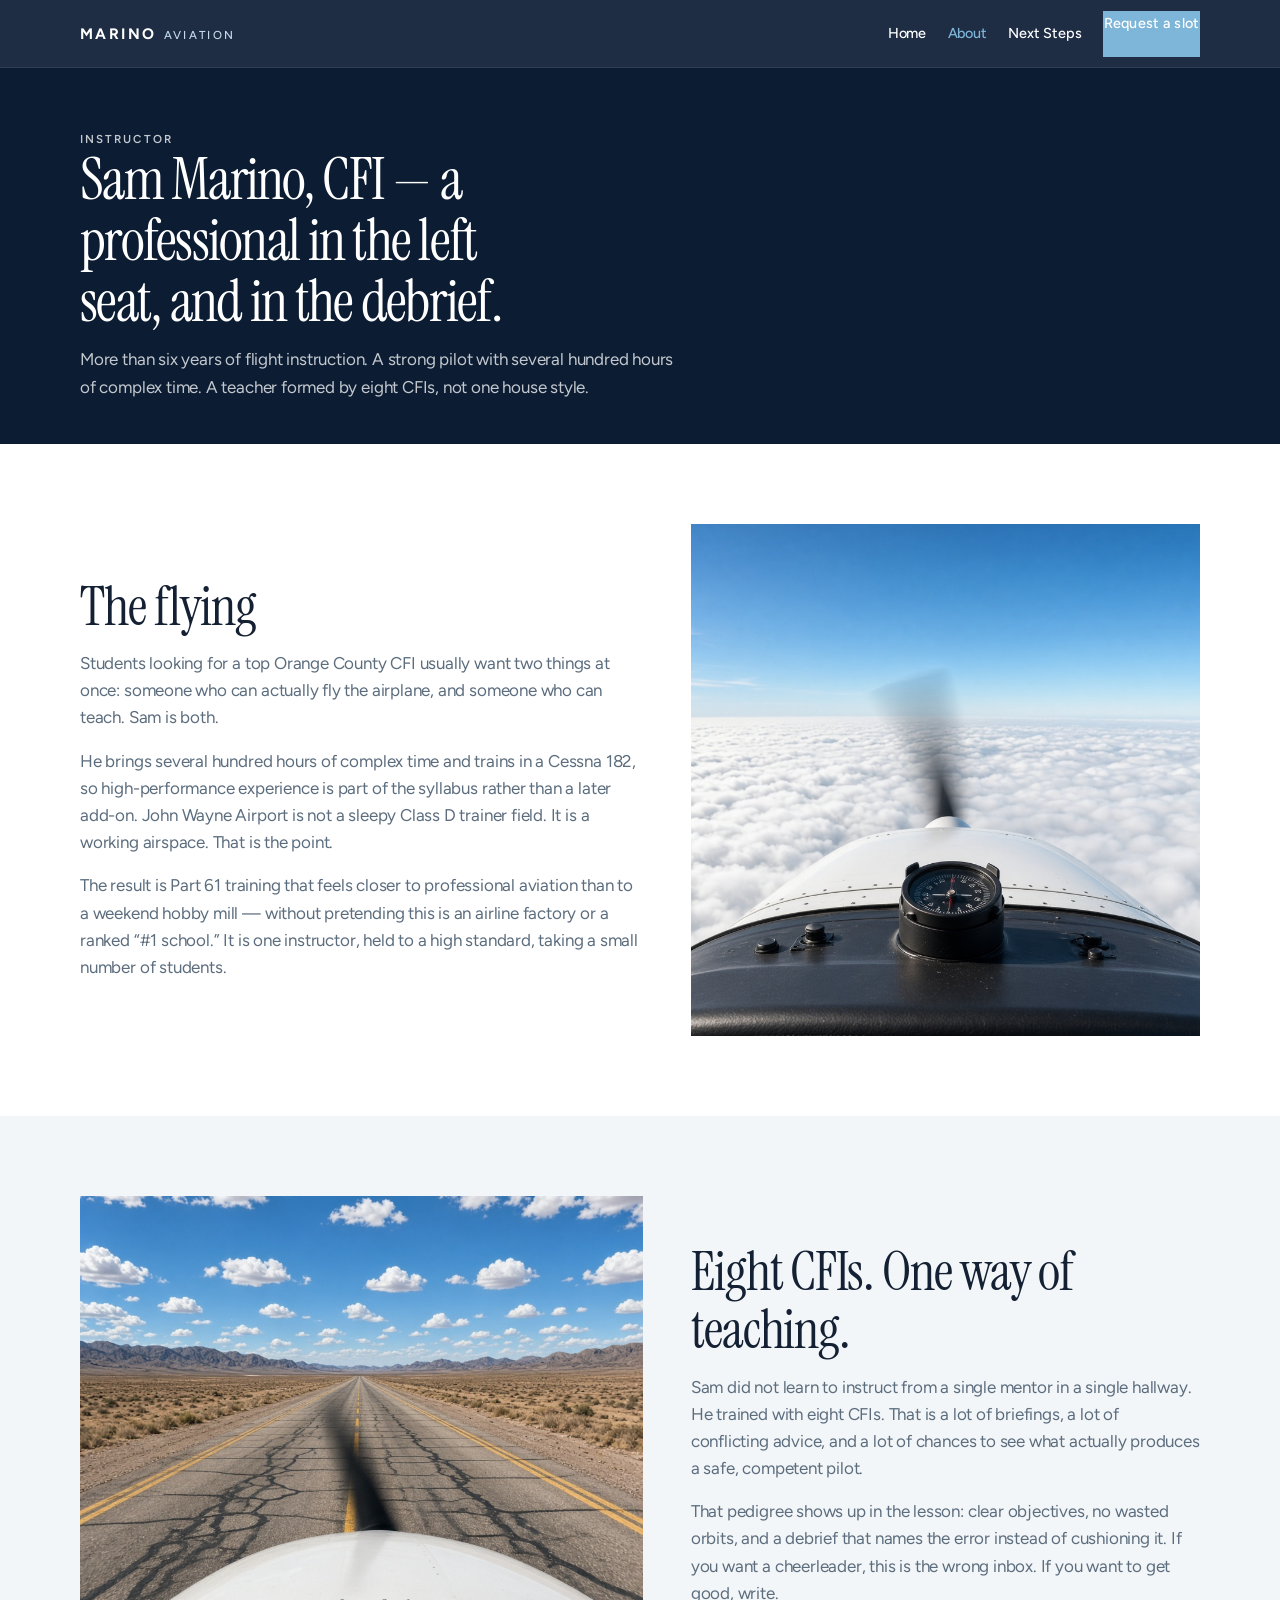
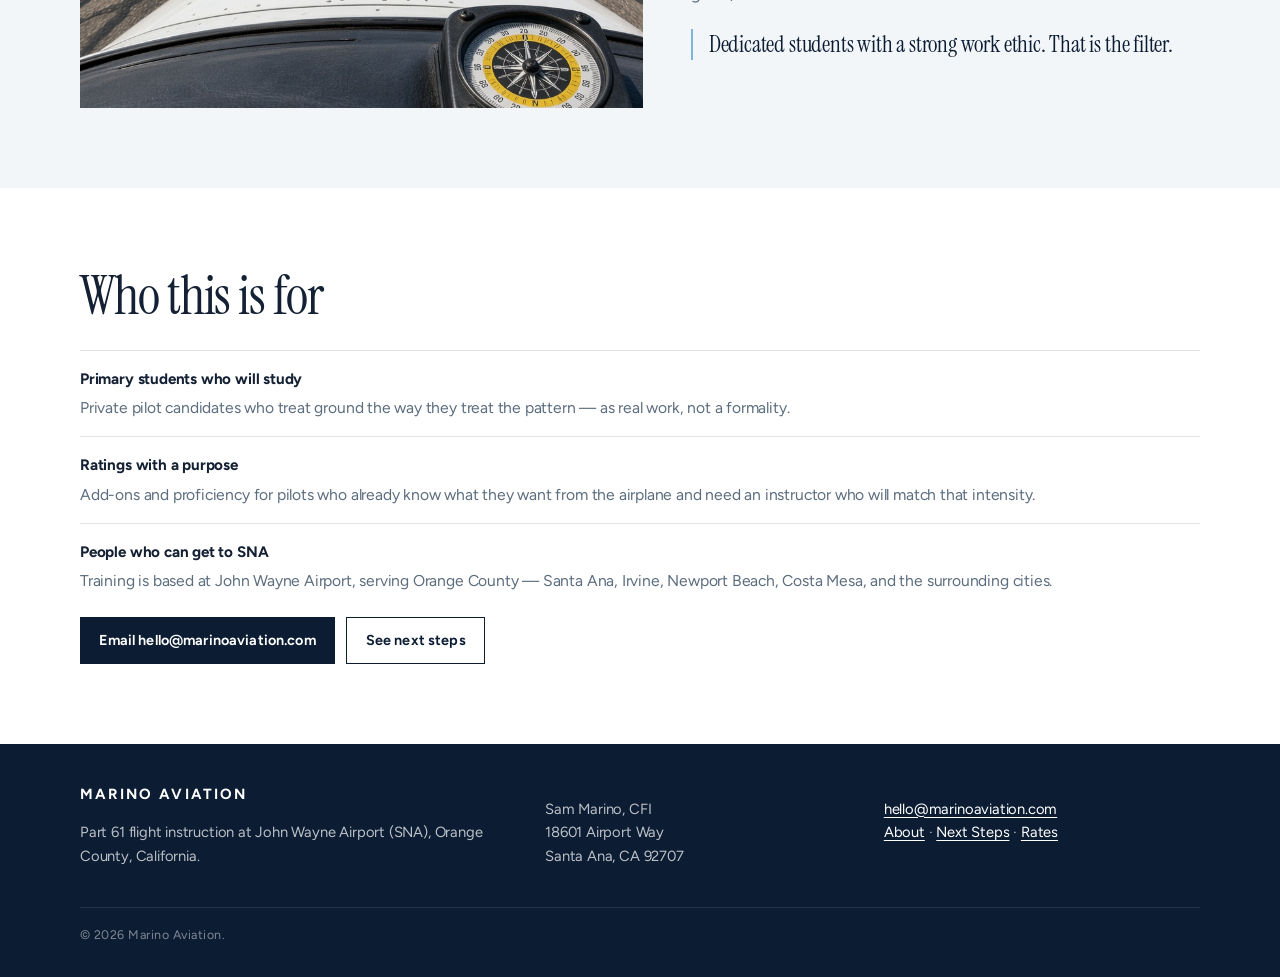
==== about.html @ fa1a1fd5 "Add Marino Aviation static site and GitHub Pages deploy. Hand-crafted HTML/CSS site for Part 61 trai" ====
<!DOCTYPE html>
<html lang="en">
<head>
  <meta charset="utf-8">
  <meta name="viewport" content="width=device-width, initial-scale=1">
  <title>About Sam Marino, CFI | Orange County Flight Instructor | Marino Aviation</title>
  <meta name="description" content="Meet Sam Marino, CFI — an experienced Orange County flight instructor at John Wayne Airport with 6+ years of teaching, complex time, and a pedigree shaped by eight CFIs.">
  <link rel="canonical" href="https://coastbeekeeper-afk.github.io/marino-aviation/about.html">
  <link rel="icon" href="images/favicon.svg" type="image/svg+xml">
  <meta name="theme-color" content="#0b1c33">
  <meta name="robots" content="index,follow">
  <meta property="og:type" content="profile">
  <meta property="og:site_name" content="Marino Aviation">
  <meta property="og:title" content="About Sam Marino, CFI | Orange County Flight Instructor">
  <meta property="og:description" content="Six-plus years as a CFI. Several hundred hours of complex time. Trained with eight instructors. Part 61 training at John Wayne Airport (SNA).">
  <meta property="og:url" content="https://coastbeekeeper-afk.github.io/marino-aviation/about.html">
  <meta property="og:image" content="https://coastbeekeeper-afk.github.io/marino-aviation/images/og-image.jpg">
  <meta property="og:locale" content="en_US">
  <meta name="twitter:card" content="summary_large_image">
  <meta name="twitter:title" content="About Sam Marino, CFI | Orange County Flight Instructor">
  <meta name="twitter:description" content="Six-plus years as a CFI. Several hundred hours of complex time. Trained with eight instructors. Part 61 training at John Wayne Airport (SNA).">
  <meta name="twitter:image" content="https://coastbeekeeper-afk.github.io/marino-aviation/images/og-image.jpg">
  <link rel="preconnect" href="https://fonts.googleapis.com">
  <link rel="preconnect" href="https://fonts.gstatic.com" crossorigin>
  <link href="https://fonts.googleapis.com/css2?family=Figtree:wght@400;500;600;700&family=Instrument+Serif:ital@0;1&display=swap" rel="stylesheet">
  <link rel="stylesheet" href="css/styles.css">
  <script type="application/ld+json">
  {
    "@context": "https://schema.org",
    "@type": "ProfilePage",
    "name": "About Sam Marino, CFI",
    "url": "https://coastbeekeeper-afk.github.io/marino-aviation/about.html",
    "mainEntity": {
      "@type": "Person",
      "name": "Sam Marino",
      "jobTitle": "Certified Flight Instructor",
      "worksFor": {
        "@type": "FlightSchool",
        "name": "Marino Aviation",
        "url": "https://coastbeekeeper-afk.github.io/marino-aviation/"
      },
      "email": "hello@marinoaviation.com",
      "address": {
        "@type": "PostalAddress",
        "addressLocality": "Santa Ana",
        "addressRegion": "CA",
        "addressCountry": "US"
      }
    }
  }
  </script>
</head>
<body>
  <a class="skip" href="#main">Skip to content</a>
  <header class="site-header">
    <div class="wrap header-inner">
      <a class="wordmark" href="index.html">
        <strong>MARINO</strong>
        <span>Aviation</span>
      </a>
      <button class="nav-toggle" type="button" data-nav-toggle aria-expanded="false" aria-controls="site-nav" aria-label="Open menu">
        <span></span><span></span><span></span>
      </button>
      <nav class="site-nav" id="site-nav" data-nav>
        <ul>
          <li><a href="index.html">Home</a></li>
          <li><a href="about.html" aria-current="page">About</a></li>
          <li><a href="next-steps.html">Next Steps</a></li>
          <li><a class="btn" href="mailto:hello@marinoaviation.com?subject=Flight%20training%20inquiry">Request a slot</a></li>
        </ul>
      </nav>
    </div>
  </header>

  <main id="main">
    <header class="page-hero">
      <div class="wrap">
        <p class="eyebrow">Instructor</p>
        <h1>Sam Marino, CFI — a professional in the left seat, and in the debrief.</h1>
        <p>More than six years of flight instruction. A strong pilot with several hundred hours of complex time. A teacher formed by eight CFIs, not one house style.</p>
      </div>
    </header>

    <section class="section">
      <div class="wrap section-split">
        <div class="prose">
          <h2 class="section-title">The flying</h2>
          <p>Students looking for a top Orange County CFI usually want two things at once: someone who can actually fly the airplane, and someone who can teach. Sam is both.</p>
          <p>He brings several hundred hours of complex time and trains in a Cessna 182, so high-performance experience is part of the syllabus rather than a later add-on. John Wayne Airport is not a sleepy Class D trainer field. It is a working airspace. That is the point.</p>
          <p>The result is Part 61 training that feels closer to professional aviation than to a weekend hobby mill — without pretending this is an airline factory or a ranked “#1 school.” It is one instructor, held to a high standard, taking a small number of students.</p>
        </div>
        <img src="images/above-clouds.jpg" width="864" height="1152" alt="View from a Cessna cockpit above a solid cloud deck, with the white cowling and dashboard compass in the foreground.">
      </div>
    </section>

    <section class="section band">
      <div class="wrap section-split">
        <img src="images/runway-lineup.jpg" width="864" height="1152" alt="Cockpit perspective lining up on a long desert runway, with the aircraft nose, spinning propeller blur, and scattered clouds ahead.">
        <div>
          <h2 class="section-title">Eight CFIs. One way of teaching.</h2>
          <div class="prose">
            <p>Sam did not learn to instruct from a single mentor in a single hallway. He trained with eight CFIs. That is a lot of briefings, a lot of conflicting advice, and a lot of chances to see what actually produces a safe, competent pilot.</p>
            <p>That pedigree shows up in the lesson: clear objectives, no wasted orbits, and a debrief that names the error instead of cushioning it. If you want a cheerleader, this is the wrong inbox. If you want to get good, write.</p>
          </div>
          <blockquote class="pull">Dedicated students with a strong work ethic. That is the filter.</blockquote>
        </div>
      </div>
    </section>

    <section class="section">
      <div class="wrap">
        <h2 class="section-title">Who this is for</h2>
        <ul class="feature-list">
          <li>
            <strong>Primary students who will study</strong>
            <p>Private pilot candidates who treat ground the way they treat the pattern — as real work, not a formality.</p>
          </li>
          <li>
            <strong>Ratings with a purpose</strong>
            <p>Add-ons and proficiency for pilots who already know what they want from the airplane and need an instructor who will match that intensity.</p>
          </li>
          <li>
            <strong>People who can get to SNA</strong>
            <p>Training is based at John Wayne Airport, serving Orange County — Santa Ana, Irvine, Newport Beach, Costa Mesa, and the surrounding cities.</p>
          </li>
        </ul>
        <div class="cta-row">
          <a class="btn btn-navy" href="mailto:hello@marinoaviation.com?subject=Flight%20training%20inquiry">Email hello@marinoaviation.com</a>
          <a class="btn" href="next-steps.html" style="background:transparent;border:1px solid var(--navy);color:var(--navy);">See next steps</a>
        </div>
      </div>
    </section>
  </main>

  <footer class="site-footer">
    <div class="wrap footer-grid">
      <div>
        <strong style="color:#fff;letter-spacing:0.14em;">MARINO AVIATION</strong>
        <p>Part 61 flight instruction at John Wayne Airport (SNA), Orange County, California.</p>
      </div>
      <div>
        <p>Sam Marino, CFI<br>18601 Airport Way<br>Santa Ana, CA 92707</p>
      </div>
      <div>
        <p><a href="mailto:hello@marinoaviation.com">hello@marinoaviation.com</a><br>
        <a href="about.html">About</a> · <a href="next-steps.html">Next Steps</a> · <a href="index.html#rates">Rates</a></p>
      </div>
    </div>
    <div class="wrap">
      <p class="tiny">© 2026 Marino Aviation.</p>
    </div>
  </footer>
  <script src="js/nav.js"></script>
</body>
</html>
---- css/styles.css ----
:root {
  --navy: #0b1c33;
  --navy-2: #122844;
  --navy-3: #1c3d5f;
  --ink: #142033;
  --paper: #f3f6f8;
  --white: #ffffff;
  --sky: #7eb6d9;
  --sky-soft: #c5dcec;
  --muted: #5c6d7e;
  --line: rgba(11, 28, 51, 0.12);
  --line-strong: rgba(11, 28, 51, 0.22);
  --header-h: 4.25rem;
  --wrap: 70rem;
  --font-sans: "Figtree", "Helvetica Neue", Helvetica, Arial, sans-serif;
  --font-serif: "Instrument Serif", Georgia, "Times New Roman", serif;
  --ease: cubic-bezier(0.22, 1, 0.36, 1);
}

*,
*::before,
*::after {
  box-sizing: border-box;
}

html {
  scroll-behavior: smooth;
}

body {
  margin: 0;
  color: var(--ink);
  background: var(--white);
  font-family: var(--font-sans);
  font-size: 1.0625rem;
  line-height: 1.6;
  letter-spacing: -0.011em;
  text-rendering: optimizeLegibility;
  -webkit-font-smoothing: antialiased;
}

img {
  max-width: 100%;
  height: auto;
  display: block;
}

a {
  color: inherit;
}

:focus-visible {
  outline: 2px solid var(--sky);
  outline-offset: 3px;
}

.skip {
  position: absolute;
  left: 0.75rem;
  top: -3rem;
  z-index: 100;
  background: var(--white);
  color: var(--navy);
  padding: 0.5rem 0.8rem;
  font-size: 0.875rem;
}

.skip:focus {
  top: 0.75rem;
}

.wrap {
  width: min(100% - 2rem, var(--wrap));
  margin-inline: auto;
}

.eyebrow {
  margin: 0 0 0.75rem;
  font-size: 0.72rem;
  font-weight: 600;
  letter-spacing: 0.18em;
  text-transform: uppercase;
  color: var(--sky);
}

.section-title {
  margin: 0 0 0.85rem;
  font-family: var(--font-serif);
  font-size: clamp(2rem, 4.4vw, 3.35rem);
  font-weight: 400;
  line-height: 1.08;
  letter-spacing: -0.02em;
}

.lede {
  margin: 0;
  max-width: 38rem;
  color: var(--muted);
  font-size: 1.0625rem;
}

.site-header {
  position: sticky;
  top: 0;
  z-index: 50;
  height: var(--header-h);
  background: rgba(11, 28, 51, 0.92);
  backdrop-filter: blur(14px);
  border-bottom: 1px solid rgba(255, 255, 255, 0.08);
}

.header-inner {
  display: flex;
  align-items: center;
  justify-content: space-between;
  height: var(--header-h);
  gap: 1rem;
}

.wordmark {
  display: flex;
  align-items: baseline;
  gap: 0.45rem;
  color: var(--white);
  text-decoration: none;
}

.wordmark strong {
  font-size: 0.95rem;
  font-weight: 700;
  letter-spacing: 0.16em;
}

.wordmark span {
  font-size: 0.72rem;
  font-weight: 500;
  letter-spacing: 0.2em;
  text-transform: uppercase;
  color: var(--sky-soft);
}

.nav-toggle {
  display: flex;
  flex-direction: column;
  justify-content: center;
  gap: 5px;
  width: 2.75rem;
  height: 2.75rem;
  padding: 0;
  border: 1px solid rgba(255, 255, 255, 0.18);
  background: transparent;
  cursor: pointer;
}

.nav-toggle span {
  display: block;
  width: 1.05rem;
  height: 1.5px;
  margin-inline: auto;
  background: var(--white);
}

.site-nav {
  position: absolute;
  left: 0;
  right: 0;
  top: var(--header-h);
  display: none;
  background: var(--navy);
  border-bottom: 1px solid rgba(255, 255, 255, 0.08);
  padding: 0.5rem 0 1.25rem;
}

.site-nav.is-open {
  display: block;
}

.site-nav ul {
  list-style: none;
  margin: 0 auto;
  padding: 0;
  width: min(100% - 2rem, var(--wrap));
  display: flex;
  flex-direction: column;
  gap: 0.15rem;
}

.site-nav a {
  display: block;
  padding: 0.7rem 0;
  color: var(--white);
  text-decoration: none;
  font-size: 1rem;
  font-weight: 500;
}

.site-nav a[aria-current="page"] {
  color: var(--sky);
}

.site-nav .btn {
  margin-top: 0.5rem;
  width: fit-content;
}

.btn {
  display: inline-flex;
  align-items: center;
  justify-content: center;
  min-height: 2.85rem;
  padding: 0.7rem 1.15rem;
  background: var(--sky);
  color: var(--navy);
  text-decoration: none;
  font-size: 0.9rem;
  font-weight: 650;
  letter-spacing: 0.01em;
  border: 1px solid transparent;
  transition: background 0.2s var(--ease), transform 0.2s var(--ease);
}

.btn:hover {
  background: var(--sky-soft);
}

.btn-ghost {
  background: transparent;
  color: var(--white);
  border-color: rgba(255, 255, 255, 0.28);
}

.btn-ghost:hover {
  background: rgba(255, 255, 255, 0.08);
}

.btn-navy {
  background: var(--navy);
  color: var(--white);
}

.btn-navy:hover {
  background: var(--navy-2);
}

.hero {
  background: var(--navy);
  color: var(--white);
}

.hero-grid {
  display: grid;
}

.hero-copy {
  padding: 2.4rem 0 2.6rem;
}

.hero h1 {
  margin: 0 0 1rem;
  font-family: var(--font-serif);
  font-size: clamp(2.35rem, 8vw, 4.4rem);
  font-weight: 400;
  line-height: 1.04;
  letter-spacing: -0.03em;
}

.hero .intro {
  margin: 0 0 1.6rem;
  max-width: 36rem;
  color: rgba(255, 255, 255, 0.78);
  font-size: 1.05rem;
}

.hero-actions {
  display: flex;
  flex-wrap: wrap;
  gap: 0.7rem;
}

.hero-photo {
  min-height: 26rem;
  overflow: hidden;
}

.hero-photo img {
  width: 100%;
  height: 100%;
  min-height: 26rem;
  object-fit: cover;
  object-position: center 30%;
}

.stats {
  background: var(--navy-2);
  color: var(--white);
  border-top: 1px solid rgba(255, 255, 255, 0.06);
}

.stats-grid {
  display: grid;
  grid-template-columns: 1fr 1fr;
  gap: 0;
}

.stat {
  padding: 1.25rem 0;
  border-bottom: 1px solid rgba(255, 255, 255, 0.08);
}

.stat:nth-child(odd) {
  padding-right: 1rem;
  border-right: 1px solid rgba(255, 255, 255, 0.08);
}

.stat:nth-child(even) {
  padding-left: 1rem;
}

.stat:nth-last-child(-n + 2) {
  border-bottom: 0;
}

.stat b {
  display: block;
  font-family: var(--font-serif);
  font-size: 1.65rem;
  font-weight: 400;
  letter-spacing: -0.02em;
}

.stat span {
  display: block;
  margin-top: 0.2rem;
  color: var(--sky-soft);
  font-size: 0.8rem;
  letter-spacing: 0.04em;
}

.section {
  padding: 3.6rem 0;
}

.section-split {
  display: grid;
  gap: 1.75rem;
}

.section-split img {
  width: 100%;
  height: 22rem;
  object-fit: cover;
}

.prose p {
  margin: 0 0 1rem;
  color: var(--muted);
}

.prose p:last-child {
  margin-bottom: 0;
}

.pull {
  margin: 1.4rem 0 0;
  padding-left: 1rem;
  border-left: 2px solid var(--sky);
  font-family: var(--font-serif);
  font-size: 1.45rem;
  line-height: 1.3;
  color: var(--navy);
}

.band {
  background: var(--paper);
}

.band-navy {
  background: var(--navy);
  color: var(--white);
}

.band-navy .lede,
.band-navy .prose p {
  color: rgba(255, 255, 255, 0.74);
}

.feature-list {
  list-style: none;
  margin: 1.5rem 0 0;
  padding: 0;
  display: grid;
  gap: 1rem;
}

.feature-list li {
  padding: 1rem 0 0;
  border-top: 1px solid var(--line);
}

.feature-list strong {
  display: block;
  margin-bottom: 0.25rem;
  font-size: 0.95rem;
}

.feature-list p {
  margin: 0;
  color: var(--muted);
  font-size: 0.98rem;
}

.rates {
  display: grid;
  gap: 1rem;
}

.rate-card {
  padding: 1.4rem 1.3rem 1.5rem;
  background: var(--white);
  border: 1px solid var(--line-strong);
}

.rate-card .label {
  margin: 0 0 0.35rem;
  font-size: 0.72rem;
  font-weight: 650;
  letter-spacing: 0.16em;
  text-transform: uppercase;
  color: var(--muted);
}

.rate-card .price {
  margin: 0;
  font-family: var(--font-serif);
  font-size: 3rem;
  line-height: 1;
  letter-spacing: -0.03em;
}

.rate-card .price small {
  font-family: var(--font-sans);
  font-size: 0.95rem;
  letter-spacing: 0;
  color: var(--muted);
}

.rate-card p {
  margin: 0.75rem 0 0;
  color: var(--muted);
  font-size: 0.95rem;
}

.note {
  margin: 1.25rem 0 0;
  color: var(--muted);
  font-size: 0.92rem;
}

.cta-row {
  display: flex;
  flex-wrap: wrap;
  gap: 0.7rem;
  margin-top: 1.5rem;
}

.gallery {
  display: grid;
  gap: 0.7rem;
}

.gallery img {
  width: 100%;
  height: 16rem;
  object-fit: cover;
}

.page-hero {
  background: var(--navy);
  color: var(--white);
  padding: 3rem 0 2.7rem;
}

.page-hero h1 {
  margin: 0;
  max-width: 18ch;
  font-family: var(--font-serif);
  font-size: clamp(2.2rem, 6vw, 3.6rem);
  font-weight: 400;
  line-height: 1.06;
  letter-spacing: -0.03em;
}

.page-hero p {
  margin: 0.9rem 0 0;
  max-width: 38rem;
  color: rgba(255, 255, 255, 0.76);
}

.checklist {
  display: grid;
  gap: 1rem;
}

.card {
  padding: 1.3rem 1.2rem 1.35rem;
  border: 1px solid var(--line-strong);
  background: var(--white);
}

.card h2,
.card h3 {
  margin: 0 0 0.45rem;
  font-size: 1.15rem;
}

.card p,
.card li {
  color: var(--muted);
}

.card ul {
  margin: 0.4rem 0 0;
  padding-left: 1.1rem;
}

.card a {
  color: var(--navy-3);
  text-underline-offset: 0.18em;
}

.card a:hover {
  color: var(--navy);
}

.book-list {
  display: grid;
  gap: 0.75rem;
}

.book {
  display: grid;
  gap: 0.2rem;
  padding: 1rem 0;
  border-top: 1px solid var(--line);
}

.book:last-child {
  border-bottom: 1px solid var(--line);
}

.book span {
  font-size: 0.72rem;
  font-weight: 650;
  letter-spacing: 0.14em;
  text-transform: uppercase;
  color: var(--sky);
}

.video-grid {
  display: grid;
  gap: 0.85rem;
}

.video-ph {
  min-height: 12.5rem;
  display: grid;
  place-items: center;
  padding: 1.5rem;
  background:
    linear-gradient(180deg, rgba(11, 28, 51, 0.28), rgba(11, 28, 51, 0.55)),
    var(--navy-2);
  color: var(--white);
  text-align: center;
}

.video-ph strong {
  display: block;
  font-family: var(--font-serif);
  font-size: 1.35rem;
  font-weight: 400;
}

.video-ph span {
  display: block;
  margin-top: 0.3rem;
  color: var(--sky-soft);
  font-size: 0.85rem;
  letter-spacing: 0.08em;
  text-transform: uppercase;
}

.site-footer {
  background: var(--navy);
  color: rgba(255, 255, 255, 0.72);
  padding: 2.4rem 0 2rem;
  font-size: 0.92rem;
}

.footer-grid {
  display: grid;
  gap: 1.4rem;
}

.site-footer a {
  color: var(--white);
  text-underline-offset: 0.18em;
}

.site-footer .tiny {
  margin: 1.5rem 0 0;
  padding-top: 1.1rem;
  border-top: 1px solid rgba(255, 255, 255, 0.1);
  color: rgba(255, 255, 255, 0.48);
  font-size: 0.78rem;
  letter-spacing: 0.04em;
}

.not-found {
  min-height: calc(100svh - var(--header-h));
  display: grid;
  place-items: center;
  padding: 3rem 1rem;
  background: var(--navy);
  color: var(--white);
  text-align: center;
}

.not-found h1 {
  margin: 0 0 0.6rem;
  font-family: var(--font-serif);
  font-size: clamp(2.5rem, 8vw, 4.5rem);
  font-weight: 400;
}

@media (min-width: 760px) {
  .nav-toggle {
    display: none;
  }

  .site-nav {
    position: static;
    display: block;
    background: transparent;
    border: 0;
    padding: 0;
  }

  .site-nav ul {
    width: auto;
    flex-direction: row;
    align-items: center;
    gap: 1.35rem;
  }

  .site-nav a {
    padding: 0;
    font-size: 0.9rem;
  }

  .site-nav .btn {
    margin-top: 0;
  }

  .hero-grid {
    grid-template-columns: 1.05fr 0.95fr;
    min-height: calc(100svh - var(--header-h));
  }

  .hero-copy {
    display: flex;
    flex-direction: column;
    justify-content: center;
    padding: 3.5rem 0;
  }

  .hero-photo,
  .hero-photo img {
    min-height: 100%;
  }

  .stats-grid {
    grid-template-columns: repeat(4, 1fr);
  }

  .stat,
  .stat:nth-child(odd),
  .stat:nth-child(even),
  .stat:nth-last-child(-n + 2) {
    padding: 1.5rem 1.2rem 1.5rem 0;
    border: 0;
    border-right: 1px solid rgba(255, 255, 255, 0.1);
  }

  .stat:last-child {
    border-right: 0;
  }

  .section {
    padding: 5rem 0;
  }

  .section-split {
    grid-template-columns: 1.05fr 0.95fr;
    gap: 3rem;
    align-items: center;
  }

  .section-split img {
    height: 32rem;
  }

  .rates {
    grid-template-columns: 1fr 1fr;
    gap: 1.25rem;
  }

  .gallery {
    grid-template-columns: 1fr 1fr;
  }

  .gallery img {
    height: 22rem;
  }

  .checklist {
    grid-template-columns: 1fr 1fr;
  }

  .video-grid {
    grid-template-columns: repeat(3, 1fr);
  }

  .footer-grid {
    grid-template-columns: 1.4fr 1fr 1fr;
  }
}

@media (prefers-reduced-motion: reduce) {
  html {
    scroll-behavior: auto;
  }

  *,
  *::before,
  *::after {
    transition: none !important;
  }
}
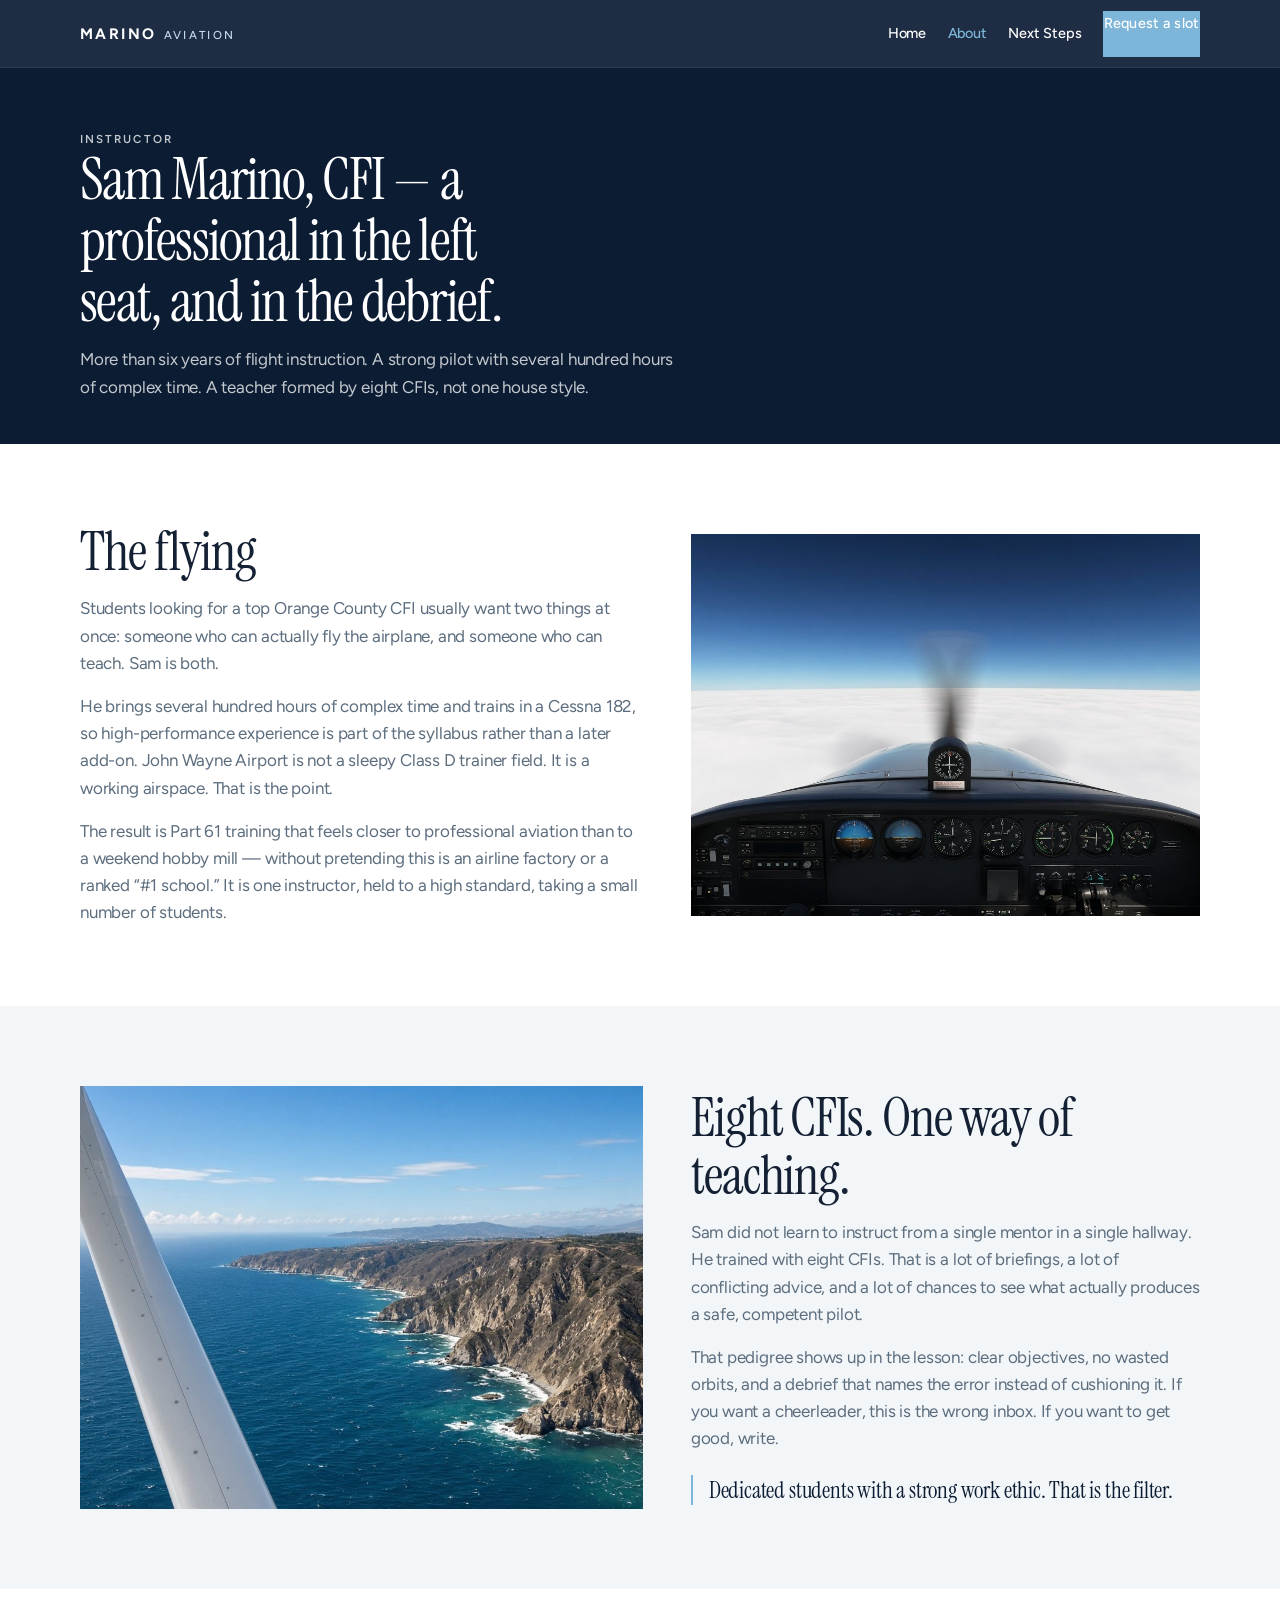
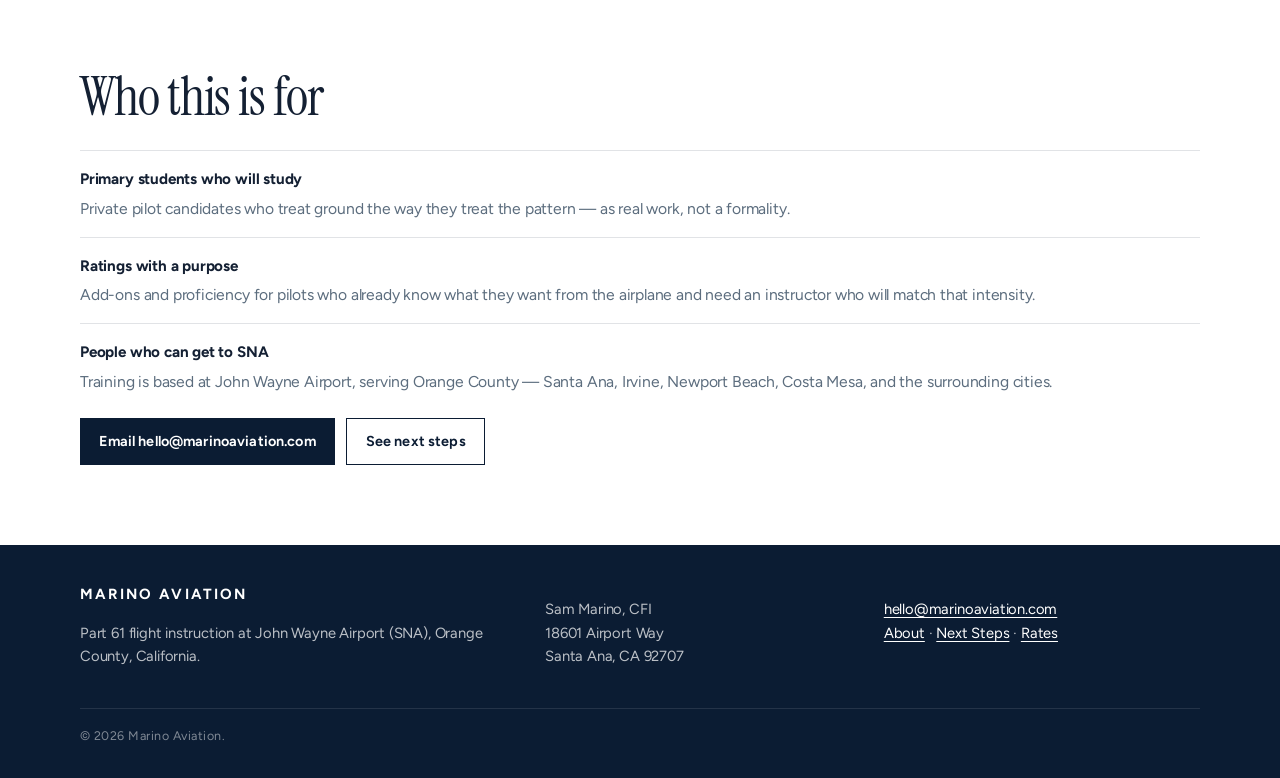
==== commit 866ffd6b: "Add Cessna 182, coast, and cockpit stills to the home hero. Web-compress the new aviation frames and" ====
--- a/about.html
+++ b/about.html
@@ -89,13 +89,13 @@
           <p>He brings several hundred hours of complex time and trains in a Cessna 182, so high-performance experience is part of the syllabus rather than a later add-on. John Wayne Airport is not a sleepy Class D trainer field. It is a working airspace. That is the point.</p>
           <p>The result is Part 61 training that feels closer to professional aviation than to a weekend hobby mill — without pretending this is an airline factory or a ranked “#1 school.” It is one instructor, held to a high standard, taking a small number of students.</p>
         </div>
-        <img src="images/above-clouds.jpg" width="864" height="1152" alt="View from a Cessna cockpit above a solid cloud deck, with the white cowling and dashboard compass in the foreground.">
+        <img src="images/cockpit-clouds.jpg" width="1280" height="720" alt="View from a Cessna cockpit above a solid cloud deck, with analog instruments, magnetic compass, and propeller blur ahead.">
       </div>
     </section>
 
     <section class="section band">
       <div class="wrap section-split">
-        <img src="images/runway-lineup.jpg" width="864" height="1152" alt="Cockpit perspective lining up on a long desert runway, with the aircraft nose, spinning propeller blur, and scattered clouds ahead.">
+        <img src="images/wing-coast.jpg" width="1280" height="720" alt="Cessna 182 wing strut over a rugged Southern California coastline and deep blue Pacific water.">
         <div>
           <h2 class="section-title">Eight CFIs. One way of teaching.</h2>
           <div class="prose">
--- a/css/styles.css
+++ b/css/styles.css
@@ -278,16 +278,15 @@
 }
 
 .hero-photo {
-  min-height: 26rem;
+  aspect-ratio: 16 / 9;
   overflow: hidden;
 }
 
 .hero-photo img {
   width: 100%;
   height: 100%;
-  min-height: 26rem;
   object-fit: cover;
-  object-position: center 30%;
+  object-position: 42% 50%;
 }
 
 .stats {
@@ -347,8 +346,10 @@
 
 .section-split img {
   width: 100%;
-  height: 22rem;
+  height: auto;
+  aspect-ratio: 16 / 9;
   object-fit: cover;
+  object-position: center;
 }
 
 .prose p {
@@ -470,7 +471,8 @@
 
 .gallery img {
   width: 100%;
-  height: 16rem;
+  height: auto;
+  aspect-ratio: 16 / 9;
   object-fit: cover;
 }
 
@@ -662,8 +664,8 @@
   }
 
   .hero-grid {
-    grid-template-columns: 1.05fr 0.95fr;
-    min-height: calc(100svh - var(--header-h));
+    grid-template-columns: 0.92fr 1.18fr;
+    align-items: stretch;
   }
 
   .hero-copy {
@@ -673,9 +675,15 @@
     padding: 3.5rem 0;
   }
 
-  .hero-photo,
+  .hero-photo {
+    aspect-ratio: auto;
+    min-height: 100%;
+  }
+
   .hero-photo img {
-    min-height: 100%;
+    height: 100%;
+    min-height: 22rem;
+    object-position: 40% 55%;
   }
 
   .stats-grid {
@@ -706,7 +714,8 @@
   }
 
   .section-split img {
-    height: 32rem;
+    height: auto;
+    aspect-ratio: 4 / 3;
   }
 
   .rates {
@@ -719,7 +728,8 @@
   }
 
   .gallery img {
-    height: 22rem;
+    height: auto;
+    aspect-ratio: 16 / 9;
   }
 
   .checklist {
